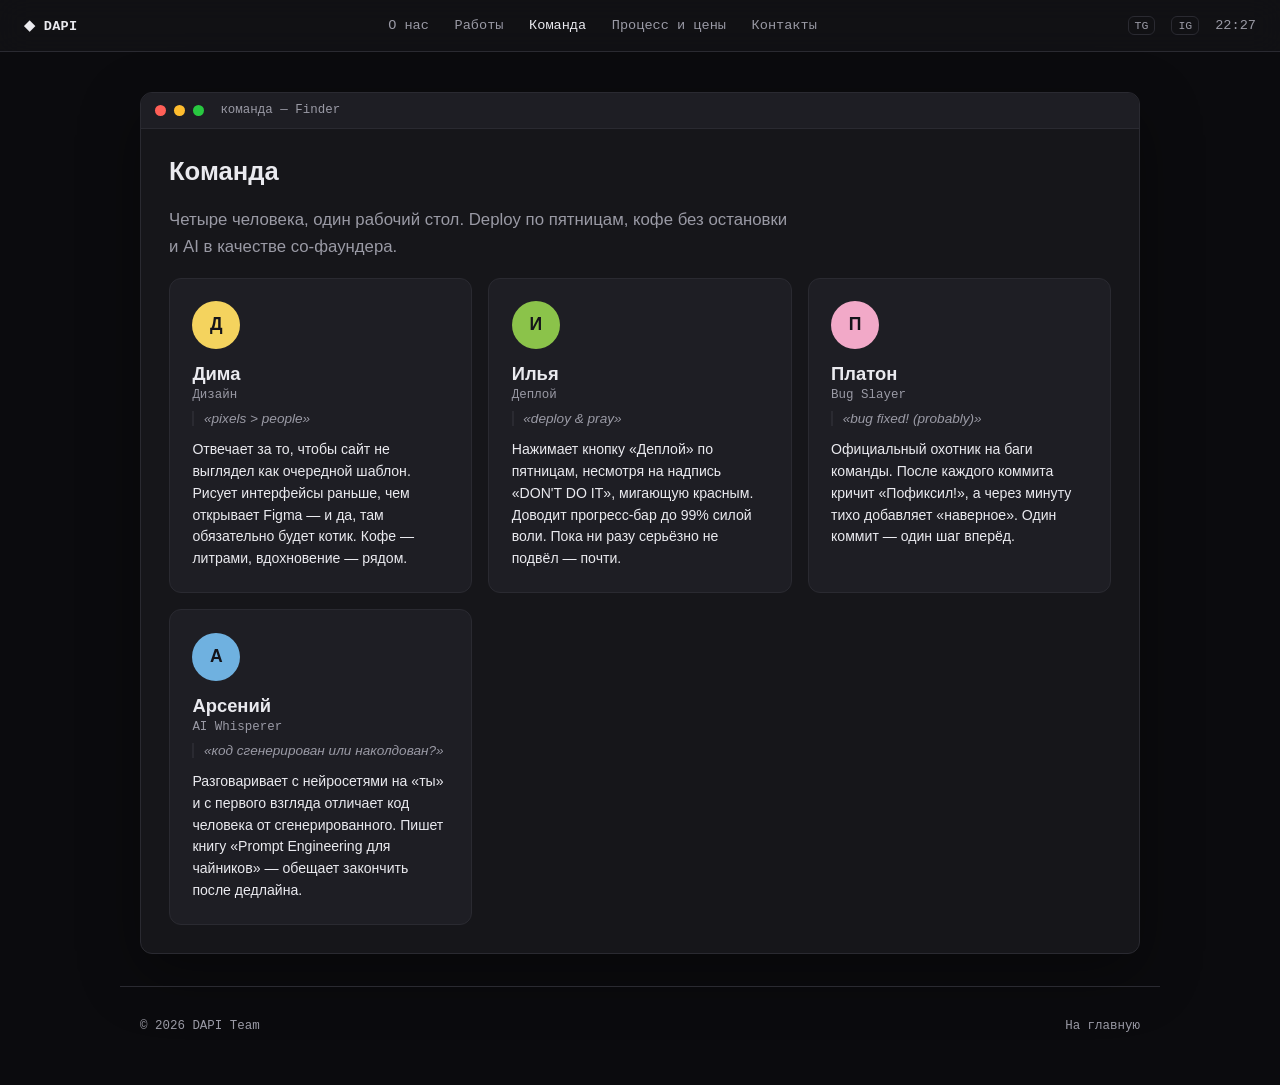
==== team.html @ 5f91cdf3 "Первая версия сайта DAPI Team Тёмный macOS-desktop концепт (по мотивам ilnur.studio): хиро, О нас, Р" ====
<!DOCTYPE html>
<html lang="ru">
<head>
<meta charset="UTF-8">
<meta name="viewport" content="width=device-width, initial-scale=1.0">
<title>Команда — DAPI Team</title>
<meta name="description" content="Команда DAPI Team: дизайн, деплой, борьба с багами и работа с нейросетями.">
<link rel="stylesheet" href="styles.css">
</head>
<body>

<header class="menubar">
  <div class="menubar-left">
    <span class="menubar-logo">◆ DAPI</span>
  </div>
  <nav class="menubar-nav">
    <a href="index.html#about">О нас</a>
    <a href="index.html#works">Работы</a>
    <a href="team.html" class="active">Команда</a>
    <a href="index.html#process">Процесс и цены</a>
    <a href="index.html#contacts">Контакты</a>
  </nav>
  <div class="menubar-right">
    <a href="https://t.me/dapiteam" target="_blank" rel="noopener" class="menubar-icon">TG</a>
    <a href="https://instagram.com/dapi.team" target="_blank" rel="noopener" class="menubar-icon">IG</a>
    <span class="menubar-clock" id="clock">00:00</span>
  </div>
</header>

<main class="desktop">
  <section class="window-section" style="padding-top:2.5rem;">
    <div class="window">
      <div class="window-titlebar">
        <span class="dot red"></span><span class="dot yellow"></span><span class="dot green"></span>
        <span class="window-title">команда — Finder</span>
      </div>
      <div class="window-body">
        <h2>Команда</h2>
        <p class="lead">Четыре человека, один рабочий стол. Deploy по пятницам, кофе без остановки и AI в качестве со-фаундера.</p>

        <div class="team-grid">

          <div class="team-card">
            <div class="avatar" style="background:var(--yellow);">Д</div>
            <h3>Дима</h3>
            <div class="team-role">Дизайн</div>
            <p class="team-quote">«pixels &gt; people»</p>
            <p class="team-bio">Отвечает за то, чтобы сайт не выглядел как очередной шаблон. Рисует интерфейсы раньше, чем открывает Figma — и да, там обязательно будет котик. Кофе — литрами, вдохновение — рядом.</p>
          </div>

          <div class="team-card">
            <div class="avatar" style="background:var(--green);">И</div>
            <h3>Илья</h3>
            <div class="team-role">Деплой</div>
            <p class="team-quote">«deploy &amp; pray»</p>
            <p class="team-bio">Нажимает кнопку «Деплой» по пятницам, несмотря на надпись «DON'T DO IT», мигающую красным. Доводит прогресс-бар до 99% силой воли. Пока ни разу серьёзно не подвёл — почти.</p>
          </div>

          <div class="team-card">
            <div class="avatar" style="background:var(--pink);">П</div>
            <h3>Платон</h3>
            <div class="team-role">Bug Slayer</div>
            <p class="team-quote">«bug fixed! (probably)»</p>
            <p class="team-bio">Официальный охотник на баги команды. После каждого коммита кричит «Пофиксил!», а через минуту тихо добавляет «наверное». Один коммит — один шаг вперёд.</p>
          </div>

          <div class="team-card">
            <div class="avatar" style="background:var(--blue);">А</div>
            <h3>Арсений</h3>
            <div class="team-role">AI Whisperer</div>
            <p class="team-quote">«код сгенерирован или наколдован?»</p>
            <p class="team-bio">Разговаривает с нейросетями на «ты» и с первого взгляда отличает код человека от сгенерированного. Пишет книгу «Prompt Engineering для чайников» — обещает закончить после дедлайна.</p>
          </div>

        </div>
      </div>
    </div>
  </section>
</main>

<footer class="footer">
  <span>© 2026 DAPI Team</span>
  <a href="index.html">На главную</a>
</footer>

<script src="script.js"></script>
</body>
</html>
---- styles.css ----
:root {
  --bg: #0b0b0e;
  --panel: #16161a;
  --panel-2: #1e1e24;
  --border: #2a2a31;
  --text: #eaeaef;
  --text-dim: #9a9aa5;
  --mono: ui-monospace, "SF Mono", Menlo, Consolas, monospace;
  --sans: -apple-system, BlinkMacSystemFont, "SF Pro Display", "Inter", "Segoe UI", sans-serif;

  --yellow: #f4d35e;
  --green: #8bc34a;
  --pink: #f2a9c8;
  --blue: #6fb1e0;
  --purple: #a084dc;
}

* { box-sizing: border-box; }

html {
  scroll-behavior: smooth;
}

body {
  margin: 0;
  background: var(--bg);
  color: var(--text);
  font-family: var(--sans);
  -webkit-font-smoothing: antialiased;
}

a { color: inherit; text-decoration: none; }

/* ---------- Boot screen ---------- */
.boot-screen {
  position: fixed;
  inset: 0;
  background: #000;
  display: flex;
  align-items: center;
  justify-content: center;
  z-index: 100;
  transition: opacity .6s ease, visibility .6s ease;
}
.boot-screen.hidden {
  opacity: 0;
  visibility: hidden;
  pointer-events: none;
}
.boot-content { text-align: center; }
.boot-logo {
  font-size: 15vw;
  font-weight: 800;
  letter-spacing: -0.03em;
  line-height: 1;
  background: linear-gradient(135deg, #fff, #8a8a95);
  -webkit-background-clip: text;
  background-clip: text;
  color: transparent;
  max-width: 90vw;
}
.boot-status {
  margin-top: 1.2rem;
  font-family: var(--mono);
  font-size: 0.9rem;
  color: var(--text-dim);
}
.dots::after {
  content: "";
  animation: dots 1.4s steps(4, end) infinite;
}
@keyframes dots {
  0% { content: ""; }
  25% { content: "."; }
  50% { content: ".."; }
  75% { content: "..."; }
}
.boot-bar {
  margin: 1.2rem auto 0;
  width: 220px;
  height: 3px;
  background: var(--panel-2);
  border-radius: 2px;
  overflow: hidden;
}
.boot-bar-fill {
  height: 100%;
  width: 0%;
  background: var(--green);
  animation: fill 1.6s ease forwards;
}
@keyframes fill { to { width: 100%; } }

/* ---------- Menubar ---------- */
.menubar {
  position: fixed;
  top: 0; left: 0; right: 0;
  height: 52px;
  display: flex;
  align-items: center;
  justify-content: space-between;
  padding: 0 1.5rem;
  background: rgba(20, 20, 24, 0.72);
  backdrop-filter: blur(16px);
  -webkit-backdrop-filter: blur(16px);
  border-bottom: 1px solid var(--border);
  z-index: 50;
  font-family: var(--mono);
  font-size: 0.85rem;
}
.menubar-logo {
  font-weight: 700;
  letter-spacing: 0.02em;
}
.menubar-nav {
  display: flex;
  gap: 1.6rem;
}
.menubar-nav a {
  color: var(--text-dim);
  transition: color .15s ease;
}
.menubar-nav a:hover, .menubar-nav a.active {
  color: var(--text);
}
.menubar-right {
  display: flex;
  align-items: center;
  gap: 1rem;
  color: var(--text-dim);
}
.menubar-icon {
  border: 1px solid var(--border);
  border-radius: 6px;
  padding: 2px 6px;
  font-size: 0.72rem;
}
.menubar-icon:hover { color: var(--text); border-color: var(--text-dim); }

@media (max-width: 720px) {
  .menubar-nav { display: none; }
}

/* ---------- Desktop / sections ---------- */
.desktop {
  padding-top: 52px;
}

.window-section {
  max-width: 1040px;
  margin: 0 auto;
  padding: 2rem 1.25rem;
  scroll-margin-top: 70px;
}

.window {
  background: var(--panel);
  border: 1px solid var(--border);
  border-radius: 12px;
  overflow: hidden;
  box-shadow: 0 20px 60px rgba(0,0,0,0.35);
}

.window-titlebar {
  display: flex;
  align-items: center;
  gap: 0.5rem;
  padding: 0.65rem 0.9rem;
  background: var(--panel-2);
  border-bottom: 1px solid var(--border);
  font-family: var(--mono);
  font-size: 0.78rem;
  color: var(--text-dim);
}
.dot { width: 11px; height: 11px; border-radius: 50%; display: inline-block; }
.dot.red { background: #ff5f57; }
.dot.yellow { background: #febc2e; }
.dot.green { background: #28c840; }
.window-title { margin-left: 0.5rem; }

.window-body { padding: 1.75rem; }

/* ---------- Hero ---------- */
.hero {
  max-width: 1040px;
  margin: 0 auto;
  padding: 3rem 1.25rem 2rem;
  display: grid;
  grid-template-columns: 1.1fr 1fr;
  gap: 2rem;
  align-items: center;
  scroll-margin-top: 70px;
}
.hero-image {
  width: 100%;
  display: block;
}
.hero-text h1 {
  font-size: clamp(2.2rem, 5vw, 3.2rem);
  letter-spacing: -0.02em;
  margin: 0 0 0.6rem;
}
.hero-status { font-family: var(--mono); font-size: 0.95rem; margin: 0 0 0.3rem; }
.accent-green { color: var(--green); }
.hero-meta { color: var(--text-dim); font-family: var(--mono); font-size: 0.85rem; margin: 0 0 1.4rem; }

.btn-primary {
  display: inline-block;
  background: var(--text);
  color: #0b0b0e;
  font-weight: 600;
  padding: 0.75rem 1.3rem;
  border-radius: 8px;
  font-size: 0.9rem;
  transition: opacity .15s ease;
}
.btn-primary:hover { opacity: 0.85; }

@media (max-width: 820px) {
  .hero { grid-template-columns: 1fr; }
}

/* ---------- About ---------- */
.about-body h2, .window-body > h2 { margin-top: 0; font-size: 1.6rem; }
.lead { color: var(--text-dim); font-size: 1.05rem; line-height: 1.6; max-width: 620px; }
.tags { display: flex; flex-wrap: wrap; gap: 0.5rem; margin-top: 1.2rem; }
.tag {
  font-family: var(--mono);
  font-size: 0.78rem;
  border: 1px solid var(--border);
  border-radius: 20px;
  padding: 0.4rem 0.8rem;
  color: var(--text-dim);
}

/* ---------- Works ---------- */
.filters { display: flex; gap: 0.5rem; flex-wrap: wrap; margin-bottom: 1.4rem; }
.filter {
  font-family: var(--mono);
  font-size: 0.78rem;
  background: transparent;
  color: var(--text-dim);
  border: 1px solid var(--border);
  border-radius: 20px;
  padding: 0.4rem 0.85rem;
  cursor: pointer;
}
.filter.active { background: var(--text); color: #0b0b0e; border-color: var(--text); }

.works-grid {
  display: grid;
  grid-template-columns: repeat(auto-fill, minmax(220px, 1fr));
  gap: 0.9rem;
}
.work-card {
  border: 1px solid var(--border);
  border-radius: 10px;
  padding: 1.1rem;
  background: var(--panel-2);
  transition: border-color .15s ease, transform .15s ease;
}
.work-card:hover { border-color: var(--text-dim); transform: translateY(-2px); }
.work-card .work-num { font-family: var(--mono); color: var(--text-dim); font-size: 0.75rem; }
.work-card h3 { margin: 0.4rem 0 0.3rem; font-size: 1rem; }
.work-card p { margin: 0; color: var(--text-dim); font-size: 0.82rem; }
.work-card.hidden { display: none; }
.soon-badge {
  display: inline-block;
  margin-top: 0.6rem;
  font-family: var(--mono);
  font-size: 0.68rem;
  color: var(--yellow);
  border: 1px solid var(--yellow);
  border-radius: 20px;
  padding: 0.15rem 0.5rem;
}

/* ---------- Notes ---------- */
.notes-grid {
  display: grid;
  grid-template-columns: repeat(auto-fill, minmax(200px, 1fr));
  gap: 0.9rem;
}
.note {
  background: var(--yellow);
  color: #1a1a1a;
  border-radius: 4px;
  padding: 1rem;
  font-size: 0.85rem;
  line-height: 1.45;
  transform: rotate(var(--r, -1deg));
  box-shadow: 0 8px 18px rgba(0,0,0,0.3);
}
.note:nth-child(2) { background: var(--pink); --r: 1.2deg; }
.note:nth-child(3) { background: var(--blue); --r: -0.8deg; }
.note:nth-child(4) { background: var(--green); --r: 1deg; }

/* ---------- Process & pricing ---------- */
.steps {
  display: grid;
  grid-template-columns: repeat(auto-fit, minmax(180px, 1fr));
  gap: 1.2rem;
  margin-bottom: 2.2rem;
}
.step .step-num {
  font-family: var(--mono);
  color: var(--text-dim);
  font-size: 0.85rem;
}
.step h3 { margin: 0.3rem 0 0.4rem; font-size: 1.05rem; }
.step p { margin: 0; color: var(--text-dim); font-size: 0.85rem; line-height: 1.5; }

.pricing-table { width: 100%; border-collapse: collapse; font-size: 0.9rem; }
.pricing-table th, .pricing-table td {
  text-align: left;
  padding: 0.75rem 0.5rem;
  border-bottom: 1px solid var(--border);
}
.pricing-table th { color: var(--text-dim); font-weight: 500; font-family: var(--mono); font-size: 0.78rem; }
.pricing-note { color: var(--text-dim); font-size: 0.78rem; margin-top: 0.8rem; }

/* ---------- Contacts ---------- */
.contacts-list { display: flex; flex-direction: column; gap: 0.6rem; font-family: var(--mono); font-size: 0.95rem; }
.contacts-list a:hover { color: var(--blue); }

/* ---------- Footer ---------- */
.footer {
  max-width: 1040px;
  margin: 0 auto;
  padding: 2rem 1.25rem 3rem;
  display: flex;
  flex-wrap: wrap;
  gap: 1rem 1.5rem;
  justify-content: space-between;
  color: var(--text-dim);
  font-family: var(--mono);
  font-size: 0.78rem;
  border-top: 1px solid var(--border);
}
.footer a { color: var(--text-dim); }
.footer a:hover { color: var(--text); }

/* ---------- Context menu ---------- */
.context-menu {
  position: fixed;
  min-width: 220px;
  background: rgba(28,28,32,0.95);
  backdrop-filter: blur(12px);
  border: 1px solid var(--border);
  border-radius: 8px;
  padding: 0.4rem;
  display: none;
  flex-direction: column;
  z-index: 200;
  box-shadow: 0 10px 30px rgba(0,0,0,0.5);
  font-size: 0.85rem;
}
.context-menu.open { display: flex; }
.context-menu button {
  background: none;
  border: none;
  color: var(--text);
  text-align: left;
  padding: 0.5rem 0.6rem;
  border-radius: 5px;
  cursor: pointer;
  font-size: 0.85rem;
  font-family: var(--sans);
}
.context-menu button:hover { background: var(--panel-2); }
.context-menu hr { border: none; border-top: 1px solid var(--border); margin: 0.3rem 0; }

/* ---------- Team page ---------- */
.team-grid {
  display: grid;
  grid-template-columns: repeat(auto-fit, minmax(240px, 1fr));
  gap: 1rem;
}
.team-card {
  background: var(--panel-2);
  border: 1px solid var(--border);
  border-radius: 12px;
  padding: 1.4rem;
}
.avatar {
  width: 48px;
  height: 48px;
  border-radius: 50%;
  display: flex;
  align-items: center;
  justify-content: center;
  font-weight: 700;
  font-size: 1.1rem;
  color: #14141a;
  margin-bottom: 0.9rem;
}
.team-card h3 { margin: 0 0 0.15rem; font-size: 1.15rem; }
.team-role { font-family: var(--mono); font-size: 0.78rem; color: var(--text-dim); margin-bottom: 0.6rem; }
.team-quote {
  font-size: 0.85rem;
  font-style: italic;
  color: var(--text-dim);
  border-left: 2px solid var(--border);
  padding-left: 0.6rem;
  margin: 0 0 0.8rem;
}
.team-bio { font-size: 0.88rem; line-height: 1.55; color: var(--text); margin: 0; }
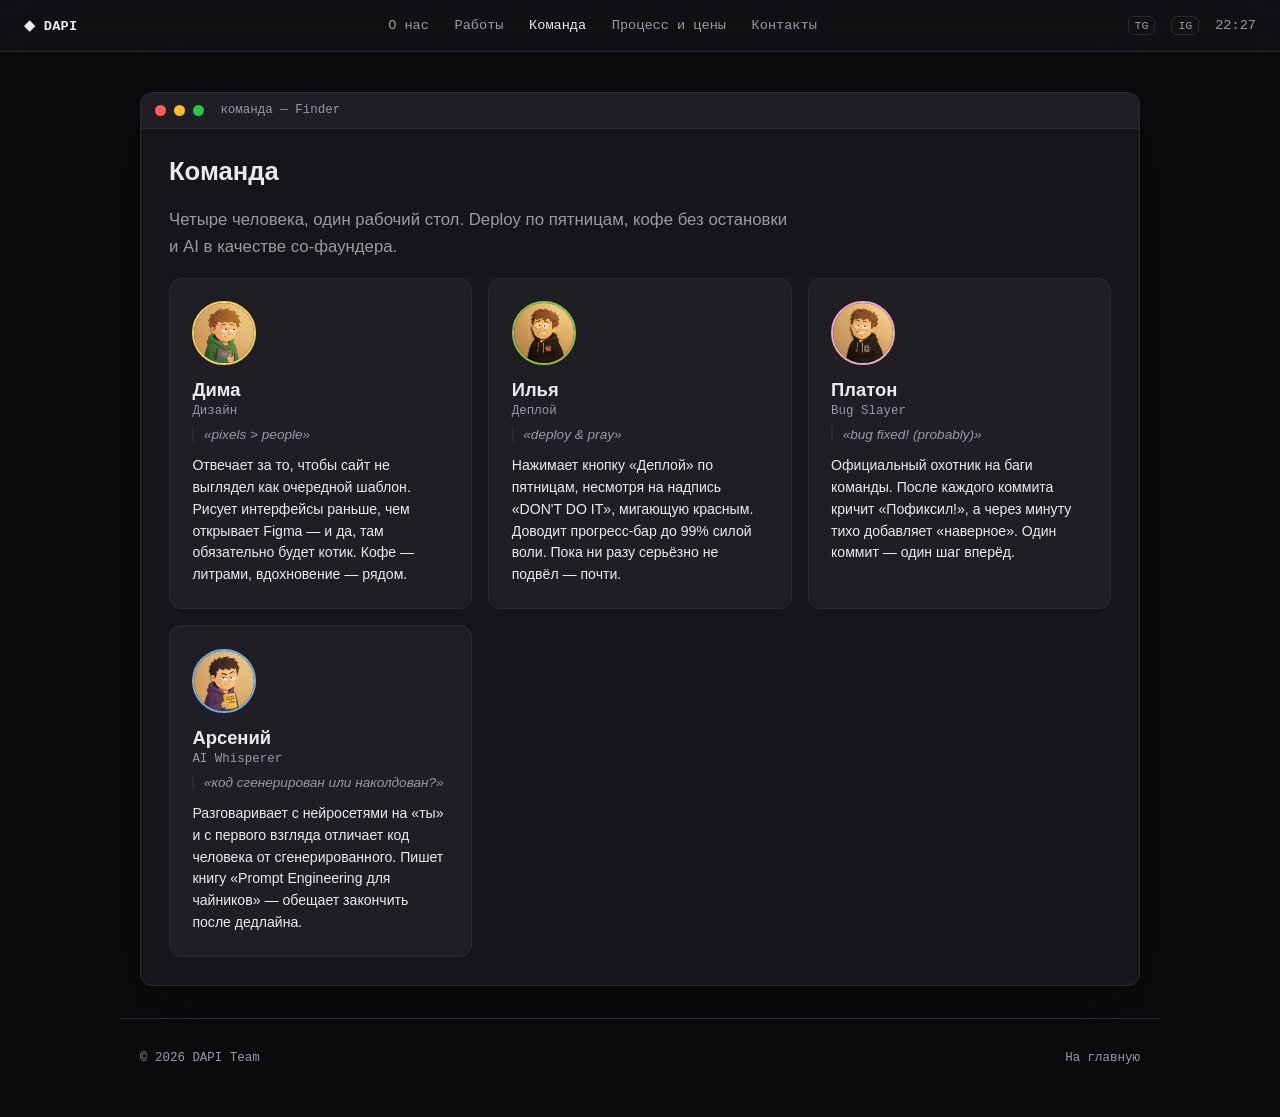
==== commit 266c1238: "Добавить портреты команды на обе версии сайта Заменили буквенные аватары на сгенерированные портреты" ====
--- a/team.html
+++ b/team.html
@@ -40,32 +40,32 @@
 
         <div class="team-grid">
 
-          <div class="team-card">
-            <div class="avatar" style="background:var(--yellow);">Д</div>
+          <div class="team-card" style="--accent:var(--yellow);">
+            <img class="avatar" src="assets/images/team/dima.png" alt="Дима, дизайнер DAPI Team">
             <h3>Дима</h3>
             <div class="team-role">Дизайн</div>
             <p class="team-quote">«pixels &gt; people»</p>
             <p class="team-bio">Отвечает за то, чтобы сайт не выглядел как очередной шаблон. Рисует интерфейсы раньше, чем открывает Figma — и да, там обязательно будет котик. Кофе — литрами, вдохновение — рядом.</p>
           </div>
 
-          <div class="team-card">
-            <div class="avatar" style="background:var(--green);">И</div>
+          <div class="team-card" style="--accent:var(--green);">
+            <img class="avatar" src="assets/images/team/ilya.png" alt="Илья, деплой DAPI Team">
             <h3>Илья</h3>
             <div class="team-role">Деплой</div>
             <p class="team-quote">«deploy &amp; pray»</p>
             <p class="team-bio">Нажимает кнопку «Деплой» по пятницам, несмотря на надпись «DON'T DO IT», мигающую красным. Доводит прогресс-бар до 99% силой воли. Пока ни разу серьёзно не подвёл — почти.</p>
           </div>
 
-          <div class="team-card">
-            <div class="avatar" style="background:var(--pink);">П</div>
+          <div class="team-card" style="--accent:var(--pink);">
+            <img class="avatar" src="assets/images/team/platon.png" alt="Платон, Bug Slayer DAPI Team">
             <h3>Платон</h3>
             <div class="team-role">Bug Slayer</div>
             <p class="team-quote">«bug fixed! (probably)»</p>
             <p class="team-bio">Официальный охотник на баги команды. После каждого коммита кричит «Пофиксил!», а через минуту тихо добавляет «наверное». Один коммит — один шаг вперёд.</p>
           </div>
 
-          <div class="team-card">
-            <div class="avatar" style="background:var(--blue);">А</div>
+          <div class="team-card" style="--accent:var(--blue);">
+            <img class="avatar" src="assets/images/team/arseniy.png" alt="Арсений, AI Whisperer DAPI Team">
             <h3>Арсений</h3>
             <div class="team-role">AI Whisperer</div>
             <p class="team-quote">«код сгенерирован или наколдован?»</p>
--- a/styles.css
+++ b/styles.css
@@ -383,15 +383,12 @@
   padding: 1.4rem;
 }
 .avatar {
-  width: 48px;
-  height: 48px;
+  width: 64px;
+  height: 64px;
   border-radius: 50%;
-  display: flex;
-  align-items: center;
-  justify-content: center;
-  font-weight: 700;
-  font-size: 1.1rem;
-  color: #14141a;
+  object-fit: cover;
+  display: block;
+  border: 2px solid var(--accent, var(--border));
   margin-bottom: 0.9rem;
 }
 .team-card h3 { margin: 0 0 0.15rem; font-size: 1.15rem; }
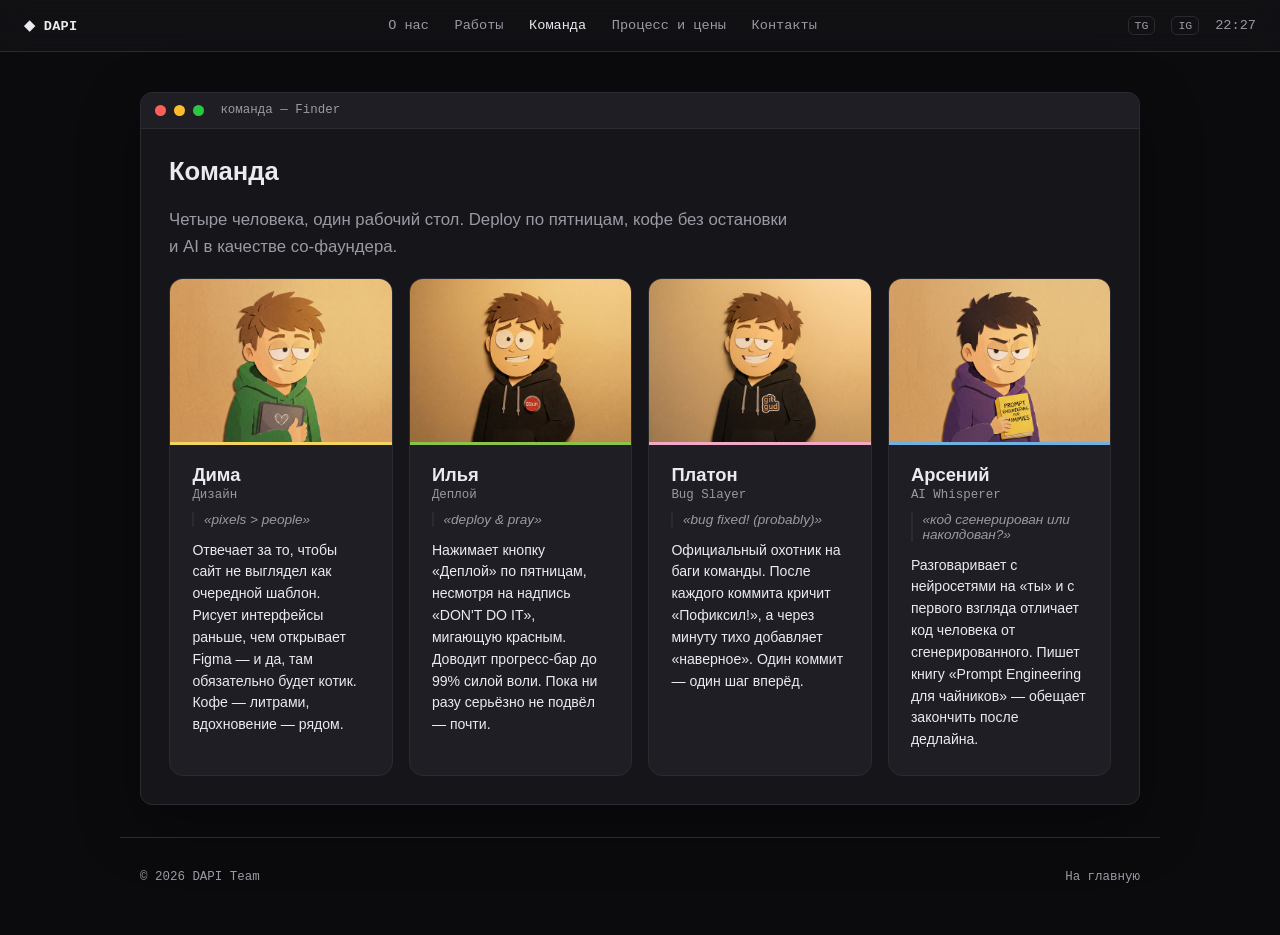
==== commit 2a86ebb5: "Увеличить портреты команды до полноразмерных плашек Фото участников теперь на всю ширину карточки (н" ====
--- a/team.html
+++ b/team.html
@@ -42,34 +42,42 @@
 
           <div class="team-card" style="--accent:var(--yellow);">
             <img class="avatar" src="assets/images/team/dima.png" alt="Дима, дизайнер DAPI Team">
-            <h3>Дима</h3>
-            <div class="team-role">Дизайн</div>
-            <p class="team-quote">«pixels &gt; people»</p>
-            <p class="team-bio">Отвечает за то, чтобы сайт не выглядел как очередной шаблон. Рисует интерфейсы раньше, чем открывает Figma — и да, там обязательно будет котик. Кофе — литрами, вдохновение — рядом.</p>
+            <div class="team-card-body">
+              <h3>Дима</h3>
+              <div class="team-role">Дизайн</div>
+              <p class="team-quote">«pixels &gt; people»</p>
+              <p class="team-bio">Отвечает за то, чтобы сайт не выглядел как очередной шаблон. Рисует интерфейсы раньше, чем открывает Figma — и да, там обязательно будет котик. Кофе — литрами, вдохновение — рядом.</p>
+            </div>
           </div>
 
           <div class="team-card" style="--accent:var(--green);">
             <img class="avatar" src="assets/images/team/ilya.png" alt="Илья, деплой DAPI Team">
-            <h3>Илья</h3>
-            <div class="team-role">Деплой</div>
-            <p class="team-quote">«deploy &amp; pray»</p>
-            <p class="team-bio">Нажимает кнопку «Деплой» по пятницам, несмотря на надпись «DON'T DO IT», мигающую красным. Доводит прогресс-бар до 99% силой воли. Пока ни разу серьёзно не подвёл — почти.</p>
+            <div class="team-card-body">
+              <h3>Илья</h3>
+              <div class="team-role">Деплой</div>
+              <p class="team-quote">«deploy &amp; pray»</p>
+              <p class="team-bio">Нажимает кнопку «Деплой» по пятницам, несмотря на надпись «DON'T DO IT», мигающую красным. Доводит прогресс-бар до 99% силой воли. Пока ни разу серьёзно не подвёл — почти.</p>
+            </div>
           </div>
 
           <div class="team-card" style="--accent:var(--pink);">
             <img class="avatar" src="assets/images/team/platon.png" alt="Платон, Bug Slayer DAPI Team">
-            <h3>Платон</h3>
-            <div class="team-role">Bug Slayer</div>
-            <p class="team-quote">«bug fixed! (probably)»</p>
-            <p class="team-bio">Официальный охотник на баги команды. После каждого коммита кричит «Пофиксил!», а через минуту тихо добавляет «наверное». Один коммит — один шаг вперёд.</p>
+            <div class="team-card-body">
+              <h3>Платон</h3>
+              <div class="team-role">Bug Slayer</div>
+              <p class="team-quote">«bug fixed! (probably)»</p>
+              <p class="team-bio">Официальный охотник на баги команды. После каждого коммита кричит «Пофиксил!», а через минуту тихо добавляет «наверное». Один коммит — один шаг вперёд.</p>
+            </div>
           </div>
 
           <div class="team-card" style="--accent:var(--blue);">
             <img class="avatar" src="assets/images/team/arseniy.png" alt="Арсений, AI Whisperer DAPI Team">
-            <h3>Арсений</h3>
-            <div class="team-role">AI Whisperer</div>
-            <p class="team-quote">«код сгенерирован или наколдован?»</p>
-            <p class="team-bio">Разговаривает с нейросетями на «ты» и с первого взгляда отличает код человека от сгенерированного. Пишет книгу «Prompt Engineering для чайников» — обещает закончить после дедлайна.</p>
+            <div class="team-card-body">
+              <h3>Арсений</h3>
+              <div class="team-role">AI Whisperer</div>
+              <p class="team-quote">«код сгенерирован или наколдован?»</p>
+              <p class="team-bio">Разговаривает с нейросетями на «ты» и с первого взгляда отличает код человека от сгенерированного. Пишет книгу «Prompt Engineering для чайников» — обещает закончить после дедлайна.</p>
+            </div>
           </div>
 
         </div>
--- a/styles.css
+++ b/styles.css
@@ -373,24 +373,25 @@
 /* ---------- Team page ---------- */
 .team-grid {
   display: grid;
-  grid-template-columns: repeat(auto-fit, minmax(240px, 1fr));
+  grid-template-columns: repeat(auto-fit, minmax(215px, 1fr));
   gap: 1rem;
 }
 .team-card {
   background: var(--panel-2);
   border: 1px solid var(--border);
-  border-radius: 12px;
-  padding: 1.4rem;
+  border-radius: 14px;
+  padding: 0;
+  overflow: hidden;
 }
 .avatar {
-  width: 64px;
-  height: 64px;
-  border-radius: 50%;
+  display: block;
+  width: 100%;
+  aspect-ratio: 4 / 3;
   object-fit: cover;
-  display: block;
-  border: 2px solid var(--accent, var(--border));
-  margin-bottom: 0.9rem;
-}
+  border-bottom: 3px solid var(--accent, var(--border));
+  margin: 0;
+}
+.team-card-body { padding: 1.2rem 1.4rem 1.5rem; }
 .team-card h3 { margin: 0 0 0.15rem; font-size: 1.15rem; }
 .team-role { font-family: var(--mono); font-size: 0.78rem; color: var(--text-dim); margin-bottom: 0.6rem; }
 .team-quote {
